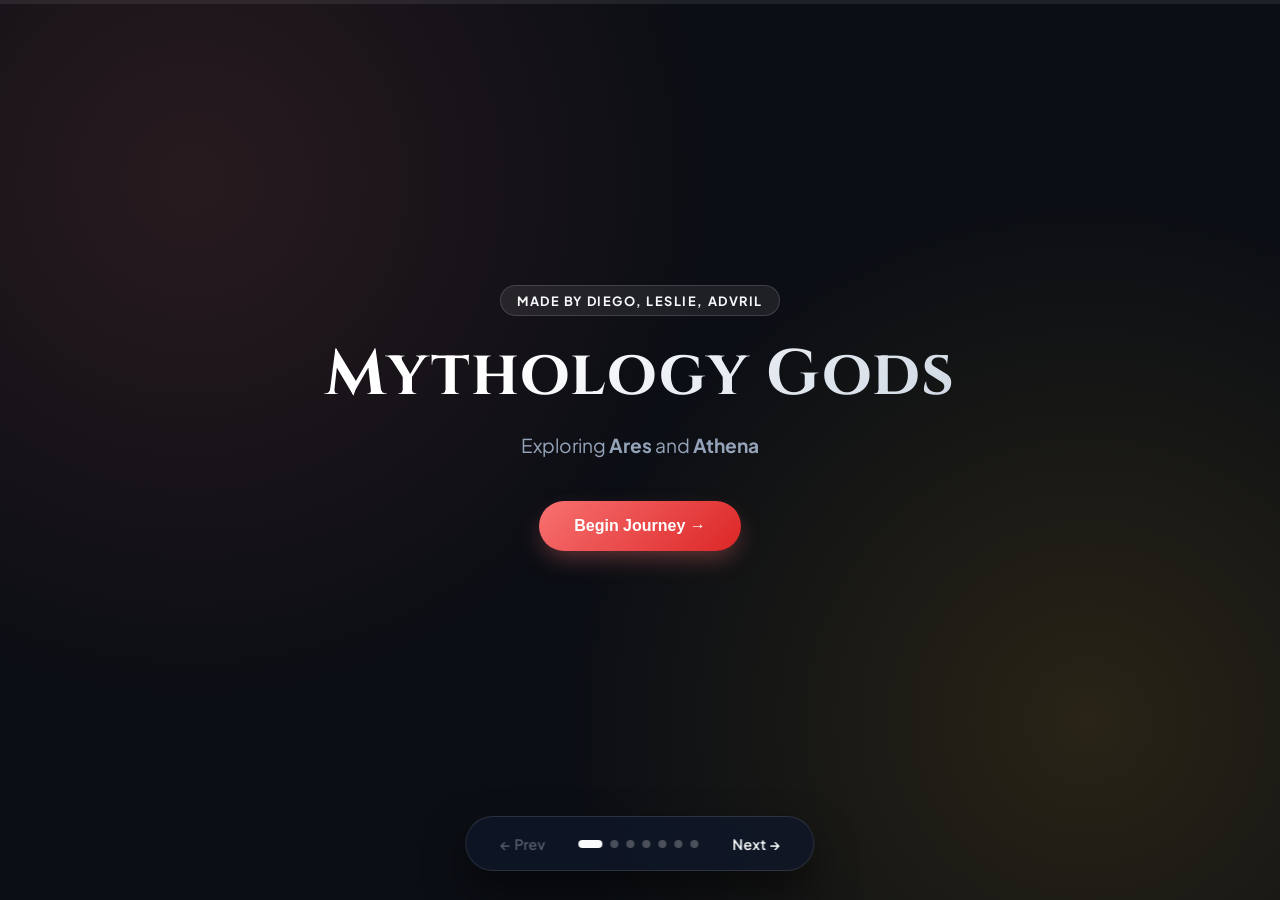
==== gods.html @ 6e5b8e4e "Add files via upload" ====
<!DOCTYPE html>
<html lang="en">
<head>
  <meta charset="UTF-8" />
  <meta name="viewport" content="width=device-width, initial-scale=1.0" />
  <title>Gods of War & Wisdom: Ares vs. Athena</title>
  <link rel="stylesheet" href="gods.css" />
  <link href="https://fonts.googleapis.com/css2?family=Cinzel:wght@600;800&family=Plus+Jakarta+Sans:wght@400;500;700&display=swap" rel="stylesheet">
</head>
<body>

  <!-- Top Progress Line -->
  <div class="progress-track">
    <div class="progress-fill" id="progressFill"></div>
  </div>

  <!-- Main Presentation Stage -->
  <main class="stage" id="stage">

    <!-- Slide 0: Title -->
    <section class="slide active" data-theme="intro">
      <div class="slide-inner center-layout">
        <span class="badge">Made by Diego, Leslie, Advril</span>
        <h1>Mythology Gods</h1>
        <p class="subtitle">Exploring <strong>Ares</strong> and <strong>Athena</strong></p>
        <button class="btn-primary" onclick="nextSlide()">Begin Journey →</button>
      </div>
    </section>

<!-- Slide 1: Zooms INTO the left card image -->
<section class="slide" data-theme="origins" data-portal="out">
  <div class="slide-inner">
    <div class="topic-header">
      <span class="topic-num">01 / 06</span>
      <h2>Origins & Creation</h2>
    </div>
    <div class="comparison-grid">
      <div class="card ares">
        <div class="card-img">
          <!-- Shared Image -->
          <img src="bbyares.jpeg" alt="Ares">
        </div>
        <div class="god-tag">⚔️ Ares</div>
        <h3>Son of Zeus & Hera</h3>
        <p>Born of Olympus, representing the raw, untamed fury of battle.</p>
      </div>
      <div class="card athena">
        <div class="card-img">
          <img src="bbyathena.jpeg" alt="Athena">
        </div>
        <div class="god-tag">🦉 Athena</div>
        <h3>Born in Full Armor</h3>
        <p>Sprang fully grown from Zeus's forehead, embodying wisdom.</p>
      </div>
    </div>
  </div>
</section>

<!-- Slide 2: Zooms OUT FROM that exact same left card image -->
<section class="slide" data-theme="domains" data-portal="in">
  <div class="slide-inner">
    <div class="topic-header">
      <span class="topic-num">02 / 06</span>
      <h2>Domains & Cosmic Powers</h2>
    </div>
    <div class="comparison-grid">
      <div class="card ares">
        <div class="card-img">
          <!-- Same Shared Image -->
          <img src="aresbloodlust2.webp" alt="Ares">
        </div>
        <div class="god-tag">⚔️ Ares</div>
        <h3>Bloodlust & Courage</h3>
        <p>Commands physical valor, chaos, and the heat of close combat.</p>
      </div>
      <div class="card athena">
        <div class="card-img">
          <img src="Athena.webp" alt="Athena">
        </div>
        <div class="god-tag">🦉 Athena</div>
        <h3>Strategy & Craft</h3>
        <p>Governs tactical warfare, civilization, and strategic defense.</p>
      </div>
    </div>
  </div>
</section>

    <!-- Slide 3: Symbols & Iconography -->
    <section class="slide" data-theme="symbols">
      <div class="slide-inner">
        <div class="topic-header">
          <span class="topic-num">03 / 06</span>
          <h2>Sacred Symbols & Form</h2>
        </div>
        <div class="comparison-grid">
          <div class="card ares">
            <div class="card-img">
              <img src="ares.jpeg" alt="Ares Symbols">
            </div>
            <div class="god-tag">⚔️ Ares</div>
            <h3>Heading Here</h3>
            <p>Add your description about Ares's symbols here.</p>
          </div>
          <div class="card athena">
            <div class="card-img">
              <img src="athena.jpeg" alt="Athena Symbols">
            </div>
            <div class="god-tag">🦉 Athena</div>
            <h3>Heading Here</h3>
            <p>Add your description about Athena's symbols here.</p>
          </div>
        </div>
      </div>
    </section>

    <!-- Slide 4: Great Battles & Challenges -->
    <section class="slide" data-theme="battles">
      <div class="slide-inner">
        <div class="topic-header">
          <span class="topic-num">04 / 06</span>
          <h2>Greatest Battles & Adversaries</h2>
        </div>
        <div class="comparison-grid">
          <div class="card ares">
            <div class="card-img">
              <img src="ares2.webp" alt="Ares Battles">
            </div>
            <div class="god-tag">⚔️ Ares</div>
            <h3>Heading Here</h3>
            <p>Add your description about Ares's battles here.</p>
          </div>
          <div class="card athena">
            <div class="card-img">
              <img src="athena2.jpeg" alt="Athena Battles">
            </div>
            <div class="god-tag">🦉 Athena</div>
            <h3>Heading Here</h3>
            <p>Add your description about Athena's battles here.</p>
          </div>
        </div>
      </div>
    </section>

    <!-- Slide 5: Relationship with Humanity -->
    <section class="slide" data-theme="humanity">
      <div class="slide-inner">
        <div class="topic-header">
          <span class="topic-num">05 / 06</span>
          <h2>Relationship with Humanity</h2>
        </div>
        <div class="comparison-grid">
          <div class="card ares">
            <div class="card-img">
              <img src="ares3.jpeg" alt="Ares Humanity">
            </div>
            <div class="god-tag">⚔️ Ares</div>
            <h3>Heading Here</h3>
            <p>Add your description about Ares and humanity here.</p>
          </div>
          <div class="card athena">
            <div class="card-img">
              <img src="athena3.jpeg" alt="Athena Humanity">
            </div>
            <div class="god-tag">🦉 Athena</div>
            <h3>Heading Here</h3>
            <p>Add your description about Athena and humanity here.</p>
          </div>
        </div>
      </div>
    </section>

    <!-- Slide 6: Cultural Legacy -->
    <section class="slide" data-theme="legacy">
      <div class="slide-inner">
        <div class="topic-header">
          <span class="topic-num">06 / 06</span>
          <h2>Enduring Cultural Legacy</h2>
        </div>
        <div class="comparison-grid">
          <div class="card ares">
            <div class="card-img">
              <img src="ares4.jpg" alt="Ares Legacy">
            </div>
            <div class="god-tag">⚔️ Ares</div>
            <h3>Heading Here</h3>
            <p>Add your description about Ares's legacy here.</p>
          </div>
          <div class="card athena">
            <div class="card-img">
              <img src="athena4.jpeg" alt="Athena Legacy">
            </div>
            <div class="god-tag">🦉 Athena</div>
            <h3>Heading Here</h3>
            <p>Add your description about Athena's legacy here.</p>
          </div>
        </div>
      </div>
    </section>

  </main>

  <!-- Floating Glass Navigation Dock -->
  <nav class="nav-dock">
    <button class="nav-btn" id="prevBtn" onclick="prevSlide()" aria-label="Previous Slide">← Prev</button>
    <div class="dots" id="dotsContainer"></div>
    <button class="nav-btn" id="nextBtn" onclick="nextSlide()" aria-label="Next Slide">Next →</button>
  </nav>

  <script src="gods.js"></script>
</body>
</html>
---- gods.css ----
:root {
  --bg-dark: #0b0e14;
  --text-main: #f8fafc;
  --text-muted: #94a3b8;
  --ares-accent: #f87171;
  --ares-bg: rgba(248, 113, 113, 0.08);
  --athena-accent: #fbbf24;
  --athena-bg: rgba(251, 191, 36, 0.08);
  --ease-cinematic: cubic-bezier(0.22, 1, 0.36, 1);
}

* {
  box-sizing: border-box;
  margin: 0;
  padding: 0;
}

body {
  background-color: var(--bg-dark);
  color: var(--text-main);
  font-family: 'Plus Jakarta Sans', sans-serif;
  height: 100vh;
  overflow: hidden;
  user-select: none;
  background-image: 
    radial-gradient(circle at 15% 20%, rgba(248, 113, 113, 0.12), transparent 40%),
    radial-gradient(circle at 85% 80%, rgba(251, 191, 36, 0.12), transparent 40%);
}

/* Top Progress Bar */
.progress-track {
  position: fixed;
  top: 0;
  left: 0;
  width: 100%;
  height: 4px;
  background: rgba(255, 255, 255, 0.08);
  z-index: 100;
}

.progress-fill {
  height: 100%;
  width: 0%;
  background: linear-gradient(90deg, var(--ares-accent), var(--athena-accent));
  transition: width 0.6s var(--ease-cinematic);
}

/* Stage & Slide Transitions */
.stage {
  position: relative;
  width: 100%;
  height: 100vh;
  perspective: 1200px;
}

.slide {
  position: absolute;
  inset: 0;
  display: flex;
  align-items: center;
  justify-content: center;
  padding: 2rem 2rem 6rem;
  opacity: 0;
  pointer-events: none;
  transform: translateY(40px) scale(0.95);
  filter: blur(8px);
  transition: 
    opacity 0.75s var(--ease-cinematic),
    transform 0.75s var(--ease-cinematic),
    filter 0.75s var(--ease-cinematic);
}

.slide.past {
  transform: translateY(-40px) scale(0.95);
  filter: blur(8px);
}

.slide.active {
  opacity: 1;
  pointer-events: auto;
  transform: translateY(0) scale(1);
  filter: blur(0);
}

.slide-inner {
  width: 100%;
  max-width: 1050px;
}

/* Title Slide Layout */
.center-layout {
  text-align: center;
  max-width: 720px;
}

.badge {
  display: inline-block;
  padding: 0.4rem 1rem;
  border-radius: 999px;
  font-size: 0.8rem;
  font-weight: 700;
  letter-spacing: 0.12em;
  text-transform: uppercase;
  background: rgba(255, 255, 255, 0.08);
  border: 1px solid rgba(255, 255, 255, 0.15);
  margin-bottom: 1.5rem;
}

h1, h2 {
  font-family: 'Cinzel', serif;
  letter-spacing: 0.02em;
}

h1 {
  font-size: clamp(2.5rem, 5vw, 4.2rem);
  line-height: 1.1;
  margin-bottom: 1.2rem;
  background: linear-gradient(135deg, #ffffff 30%, #cbd5e1 100%);
  -webkit-background-clip: text;
  -webkit-text-fill-color: transparent;
}

.subtitle {
  font-size: 1.2rem;
  color: var(--text-muted);
  line-height: 1.6;
  margin-bottom: 2.5rem;
}

.btn-primary {
  background: linear-gradient(135deg, var(--ares-accent), #dc2626);
  color: #ffffff;
  border: none;
  padding: 1rem 2.2rem;
  font-size: 1rem;
  font-weight: 700;
  border-radius: 999px;
  cursor: pointer;
  transition: transform 0.25s ease, box-shadow 0.25s ease;
  box-shadow: 0 10px 25px -5px rgba(248, 113, 113, 0.4);
}

.btn-primary:hover {
  transform: translateY(-3px);
  box-shadow: 0 15px 30px -5px rgba(248, 113, 113, 0.6);
}

/* Topic Slides Layout */
.topic-header {
  margin-bottom: 1.8rem;
}

.topic-num {
  display: block;
  font-size: 0.85rem;
  font-weight: 700;
  letter-spacing: 0.15em;
  color: var(--text-muted);
  margin-bottom: 0.4rem;
}

h2 {
  font-size: clamp(1.8rem, 3.5vw, 2.8rem);
}

.comparison-grid {
  display: grid;
  grid-template-columns: repeat(2, 1fr);
  gap: 1.8rem;
}

/* Cards & Image Containers */
.card {
  background: rgba(255, 255, 255, 0.03);
  backdrop-filter: blur(16px);
  border-radius: 20px;
  padding: 1.8rem;
  border: 1px solid rgba(255, 255, 255, 0.08);
  opacity: 0;
  transform: translateY(25px);
  transition: 
    opacity 0.6s var(--ease-cinematic),
    transform 0.6s var(--ease-cinematic),
    border-color 0.3s ease;
}

.card-img {
  width: 100%;
  height: 175px;
  border-radius: 12px;
  overflow: hidden;
  margin-bottom: 1.2rem;
  border: 1px solid rgba(255, 255, 255, 0.1);
}

.card-img img {
  width: 100%;
  height: 100%;
  object-fit: cover;
  display: block;
  transition: transform 0.4s ease;
}

.card:hover .card-img img {
  transform: scale(1.05);
}

.slide.active .card.ares {
  opacity: 1;
  transform: translateY(0);
  transition-delay: 0.15s;
}

.slide.active .card.athena {
  opacity: 1;
  transform: translateY(0);
  transition-delay: 0.3s;
}

.card.ares:hover {
  border-color: rgba(248, 113, 113, 0.5);
  background: var(--ares-bg);
}

.card.athena:hover {
  border-color: rgba(251, 191, 36, 0.5);
  background: var(--athena-bg);
}

.god-tag {
  display: inline-block;
  font-size: 0.8rem;
  font-weight: 700;
  text-transform: uppercase;
  letter-spacing: 0.08em;
  padding: 0.35rem 0.85rem;
  border-radius: 8px;
  margin-bottom: 0.9rem;
}

.ares .god-tag {
  background: rgba(248, 113, 113, 0.15);
  color: var(--ares-accent);
}

.athena .god-tag {
  background: rgba(251, 191, 36, 0.15);
  color: var(--athena-accent);
}

.card h3 {
  font-size: 1.35rem;
  margin-bottom: 0.65rem;
}

.card p {
  color: var(--text-muted);
  line-height: 1.65;
  font-size: 0.98rem;
}

/* Floating Navigation Dock */
.nav-dock {
  position: fixed;
  bottom: 1.8rem;
  left: 50%;
  transform: translateX(-50%);
  display: flex;
  align-items: center;
  gap: 1.2rem;
  background: rgba(15, 23, 42, 0.75);
  backdrop-filter: blur(16px);
  padding: 0.65rem 1.2rem;
  border-radius: 999px;
  border: 1px solid rgba(255, 255, 255, 0.12);
  box-shadow: 0 20px 40px rgba(0, 0, 0, 0.5);
  z-index: 100;
}

.nav-btn {
  background: transparent;
  border: none;
  color: var(--text-main);
  font-family: inherit;
  font-weight: 600;
  font-size: 0.9rem;
  padding: 0.45rem 0.9rem;
  border-radius: 999px;
  cursor: pointer;
  transition: background 0.2s ease, opacity 0.2s ease;
}

.nav-btn:hover:not(:disabled) {
  background: rgba(255, 255, 255, 0.12);
}

.nav-btn:disabled {
  opacity: 0.3;
  cursor: not-allowed;
}

.dots {
  display: flex;
  gap: 0.5rem;
}

.dot {
  width: 8px;
  height: 8px;
  border-radius: 50%;
  background: rgba(255, 255, 255, 0.25);
  border: none;
  cursor: pointer;
  transition: all 0.3s ease;
}

.dot.active {
  width: 24px;
  border-radius: 999px;
  background: var(--text-main);
}

/* Responsive Mobile Layout */
@media (max-width: 768px) {
  .comparison-grid {
    grid-template-columns: 1fr;
    gap: 1rem;
  }
  .card {
    padding: 1.4rem;
  }
  .card-img {
    height: 140px;
  }
  .slide {
    align-items: flex-start;
    overflow-y: auto;
    padding-top: 3rem;
  }
}
/* =========================================
   STAGE & MULTI-STYLE SLIDE TRANSITIONS
   ========================================= */
.stage {
  position: relative;
  width: 100%;
  height: 100vh;
  perspective: 1400px;
  overflow: hidden;
}

/* Base Slide Styling */
.slide {
  position: absolute;
  inset: 0;
  display: flex;
  align-items: center;
  justify-content: center;
  padding: 2rem 2rem 6rem;
  opacity: 0;
  pointer-events: none;
  filter: blur(10px);
  will-change: transform, opacity, filter;
  transition: 
    opacity 0.85s var(--ease-cinematic),
    transform 0.85s var(--ease-cinematic),
    filter 0.85s var(--ease-cinematic);
}

/* 1. Intro Slide: Dramatic Zoom Out */
.slide[data-theme="intro"] {
  transform: scale(1.08);
}
.slide[data-theme="intro"].past {
  transform: scale(0.92);
}

/* 2. Origins: Horizontal Glide (Right to Left) */
.slide[data-theme="origins"] {
  transform: translateX(80px);
}
.slide[data-theme="origins"].past {
  transform: translateX(-80px);
}

/* 3. Domains: Vertical Ascent */
.slide[data-theme="domains"] {
  transform: translateY(70px);
}
.slide[data-theme="domains"].past {
  transform: translateY(-70px);
}

/* 4. Symbols: 3D Perspective Swing */
.slide[data-theme="symbols"] {
  transform: rotateY(14deg) translateX(50px) scale(0.96);
}
.slide[data-theme="symbols"].past {
  transform: rotateY(-14deg) translateX(-50px) scale(0.96);
}

/* 5. Battles: Deep Focus Zoom-In */
.slide[data-theme="battles"] {
  transform: scale(0.86);
}
.slide[data-theme="battles"].past {
  transform: scale(1.1);
}

/* 6. Humanity: Reverse Horizontal Glide (Left to Right) */
.slide[data-theme="humanity"] {
  transform: translateX(-80px);
}
.slide[data-theme="humanity"].past {
  transform: translateX(80px);
}

/* 7. Legacy: Grand Finale Slow Rise */
.slide[data-theme="legacy"] {
  transform: translateY(45px) scale(0.97);
  transition-duration: 1.05s;
}

/* Active State (Resets any slide cleanly to center) */
.slide.active {
  opacity: 1;
  pointer-events: auto;
  transform: translate3d(0, 0, 0) scale(1) rotateY(0deg);
  filter: blur(0);
}
/* Smooth Topic Header Entrance */
.topic-header {
  margin-bottom: 1.8rem;
  opacity: 0;
  transform: translateY(18px);
  transition: 
    opacity 0.65s var(--ease-cinematic),
    transform 0.65s var(--ease-cinematic);
}

.slide.active .topic-header {
  opacity: 1;
  transform: translateY(0);
  transition-delay: 0.1s;
}
/* =========================================
   IMAGE PORTAL ZOOM TRANSITION
   ========================================= */

/* Outgoing Slide: Dives deep into the left card's image */
.slide[data-portal="out"] {
  transform-origin: 28% 36%;
}

.slide[data-portal="out"].past {
  opacity: 0;
  transform: scale(3.4);
  filter: blur(2px);
  z-index: 5;
  transition:
    transform 0.95s cubic-bezier(0.65, 0, 0.35, 1),
    opacity 0.7s ease-in 0.25s,
    filter 0.8s ease;
}

/* Incoming Slide: Emerges from inside that exact same image */
.slide[data-portal="in"] {
  transform-origin: 28% 36%;
  opacity: 0;
  transform: scale(2.8);
  filter: blur(4px);
}

.slide[data-portal="in"].active {
  opacity: 1;
  transform: scale(1);
  filter: blur(0);
  transition:
    transform 0.95s cubic-bezier(0.22, 1, 0.36, 1),
    opacity 0.6s ease-out,
    filter 0.75s ease-out;
}

/* Keep the shared card visible immediately during the portal pull-back */
.slide[data-portal="in"].active .card.ares {
  transition-delay: 0s;
}

/* Adjust focal point for stacked mobile screens */
@media (max-width: 768px) {
  .slide[data-portal="out"],
  .slide[data-portal="in"] {
    transform-origin: 50% 28%;
  }
}
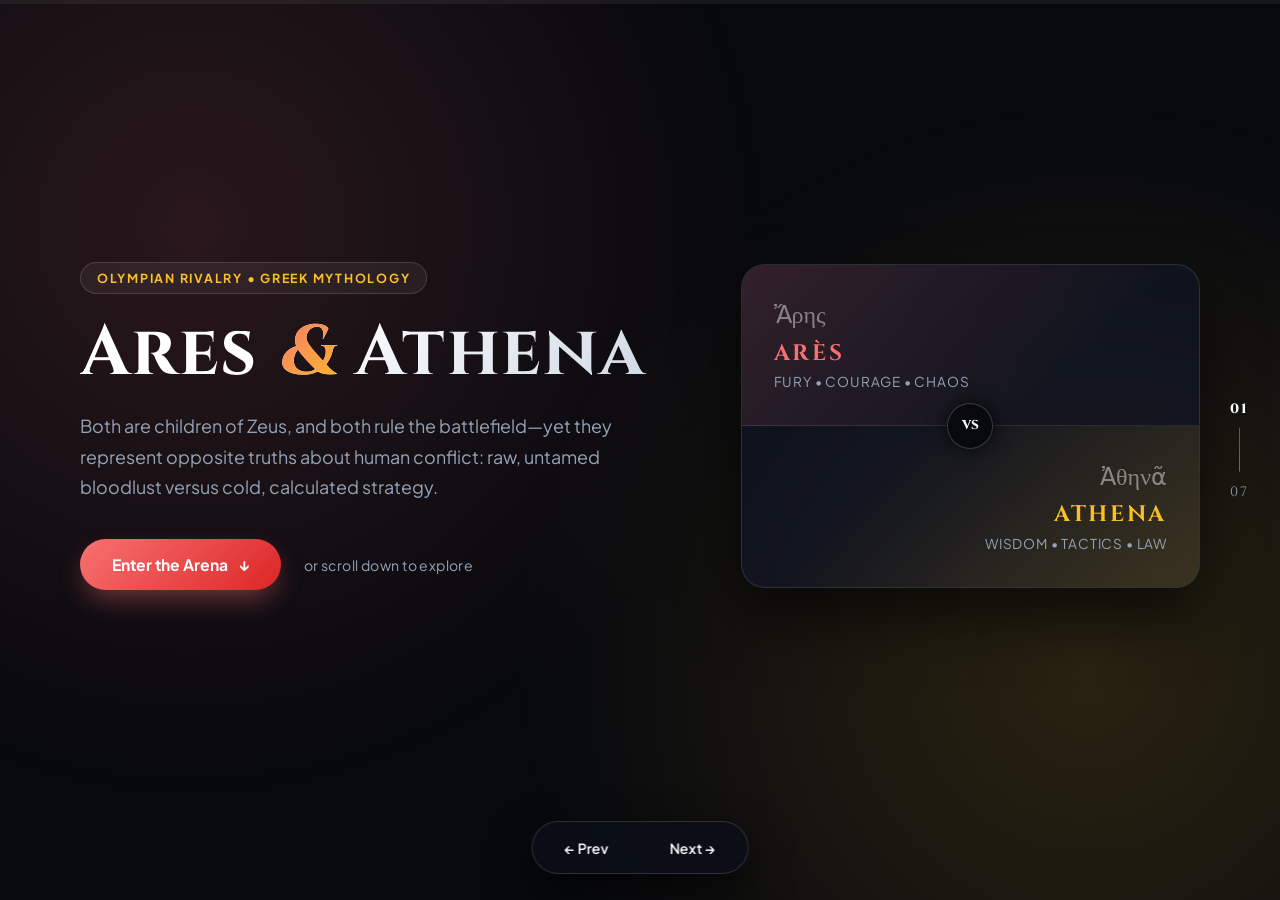
==== commit ddeb8360: "Update gods.html" ====
--- a/gods.html
+++ b/gods.html
@@ -3,209 +3,405 @@
 <head>
   <meta charset="UTF-8" />
   <meta name="viewport" content="width=device-width, initial-scale=1.0" />
-  <title>Gods of War & Wisdom: Ares vs. Athena</title>
+  <title>Ares vs. Athena — Two Faces of War</title>
+  <link rel="preconnect" href="https://fonts.googleapis.com">
+  <link rel="preconnect" href="https://fonts.gstatic.com" crossorigin>
+  <link href="https://fonts.googleapis.com/css2?family=Cinzel:wght@600;800&family=Plus+Jakarta+Sans:wght@400;500;600;700&display=swap" rel="stylesheet">
   <link rel="stylesheet" href="gods.css" />
-  <link href="https://fonts.googleapis.com/css2?family=Cinzel:wght@600;800&family=Plus+Jakarta+Sans:wght@400;500;700&display=swap" rel="stylesheet">
 </head>
 <body>
 
-  <!-- Top Progress Line -->
+  <!-- Ambient Particle Canvas -->
+  <canvas id="ambientCanvas"></canvas>
+
+  <!-- Top Progress Bar -->
   <div class="progress-track">
     <div class="progress-fill" id="progressFill"></div>
   </div>
 
-  <!-- Main Presentation Stage -->
+  <!-- Vertical Side Rail Indicator -->
+  <aside class="side-rail" aria-label="Slide Progress">
+    <span class="rail-current" id="railCurrent">01</span>
+    <div class="rail-line"></div>
+    <span class="rail-total" id="railTotal">07</span>
+  </aside>
+
+  <!-- Main Scrollable Stage -->
   <main class="stage" id="stage">
 
-    <!-- Slide 0: Title -->
-    <section class="slide active" data-theme="intro">
-      <div class="slide-inner center-layout">
-        <span class="badge">Made by Diego, Leslie, Advril</span>
-        <h1>Mythology Gods</h1>
-        <p class="subtitle">Exploring <strong>Ares</strong> and <strong>Athena</strong></p>
-        <button class="btn-primary" onclick="nextSlide()">Begin Journey →</button>
-      </div>
-    </section>
-
-<!-- Slide 1: Zooms INTO the left card image -->
-<section class="slide" data-theme="origins" data-portal="out">
-  <div class="slide-inner">
-    <div class="topic-header">
-      <span class="topic-num">01 / 06</span>
-      <h2>Origins & Creation</h2>
-    </div>
-    <div class="comparison-grid">
-      <div class="card ares">
-        <div class="card-img">
-          <!-- Shared Image -->
-          <img src="bbyares.jpeg" alt="Ares">
-        </div>
-        <div class="god-tag">⚔️ Ares</div>
-        <h3>Son of Zeus & Hera</h3>
-        <p>Born of Olympus, representing the raw, untamed fury of battle.</p>
-      </div>
-      <div class="card athena">
-        <div class="card-img">
-          <img src="bbyathena.jpeg" alt="Athena">
-        </div>
-        <div class="god-tag">🦉 Athena</div>
-        <h3>Born in Full Armor</h3>
-        <p>Sprang fully grown from Zeus's forehead, embodying wisdom.</p>
-      </div>
-    </div>
-  </div>
-</section>
-
-<!-- Slide 2: Zooms OUT FROM that exact same left card image -->
-<section class="slide" data-theme="domains" data-portal="in">
-  <div class="slide-inner">
-    <div class="topic-header">
-      <span class="topic-num">02 / 06</span>
-      <h2>Domains & Cosmic Powers</h2>
-    </div>
-    <div class="comparison-grid">
-      <div class="card ares">
-        <div class="card-img">
-          <!-- Same Shared Image -->
-          <img src="aresbloodlust2.webp" alt="Ares">
-        </div>
-        <div class="god-tag">⚔️ Ares</div>
-        <h3>Bloodlust & Courage</h3>
-        <p>Commands physical valor, chaos, and the heat of close combat.</p>
-      </div>
-      <div class="card athena">
-        <div class="card-img">
-          <img src="Athena.webp" alt="Athena">
-        </div>
-        <div class="god-tag">🦉 Athena</div>
-        <h3>Strategy & Craft</h3>
-        <p>Governs tactical warfare, civilization, and strategic defense.</p>
-      </div>
-    </div>
-  </div>
-</section>
-
-    <!-- Slide 3: Symbols & Iconography -->
-    <section class="slide" data-theme="symbols">
-      <div class="slide-inner">
-        <div class="topic-header">
-          <span class="topic-num">03 / 06</span>
-          <h2>Sacred Symbols & Form</h2>
-        </div>
-        <div class="comparison-grid">
-          <div class="card ares">
-            <div class="card-img">
-              <img src="ares.jpeg" alt="Ares Symbols">
-            </div>
-            <div class="god-tag">⚔️ Ares</div>
-            <h3>Heading Here</h3>
-            <p>Add your description about Ares's symbols here.</p>
+    <!-- SLIDE 1: INTRO (Asymmetric Split Layout) -->
+    <section class="slide active" data-theme="intro" data-title="Intro">
+      <div class="slide-inner intro-split">
+        <div class="intro-content">
+          <span class="badge">Olympian Rivalry • Greek Mythology</span>
+          <h1>Ares <span class="amp">&amp;</span> Athena</h1>
+          <p class="subtitle">
+            Both are children of Zeus, and both rule the battlefield—yet they represent opposite truths about human conflict: raw, untamed bloodlust versus cold, calculated strategy.
+          </p>
+          <div class="intro-actions">
+            <button class="btn-primary magnetic" onclick="goToSlide(1)">
+              Enter the Arena
+              <span class="arrow">↓</span>
+            </button>
+            <span class="scroll-hint">or scroll down to explore</span>
           </div>
-          <div class="card athena">
-            <div class="card-img">
-              <img src="athena.jpeg" alt="Athena Symbols">
-            </div>
-            <div class="god-tag">🦉 Athena</div>
-            <h3>Heading Here</h3>
-            <p>Add your description about Athena's symbols here.</p>
+        </div>
+
+        <!-- Off-Center Visual Relic Panel -->
+        <div class="intro-visual">
+          <div class="duel-emblem">
+            <div class="emblem-half ares-half">
+              <span class="emblem-greek">Ἄρης</span>
+              <strong>ARÈS</strong>
+              <small>Fury • Courage • Chaos</small>
+            </div>
+            <div class="emblem-divider">VS</div>
+            <div class="emblem-half athena-half">
+              <span class="emblem-greek">Ἀθηνᾶ</span>
+              <strong>ATHENA</strong>
+              <small>Wisdom • Tactics • Law</small>
+            </div>
           </div>
         </div>
       </div>
     </section>
 
-    <!-- Slide 4: Great Battles & Challenges -->
-    <section class="slide" data-theme="battles">
-      <div class="slide-inner">
-        <div class="topic-header">
-          <span class="topic-num">04 / 06</span>
-          <h2>Greatest Battles & Adversaries</h2>
-        </div>
-        <div class="comparison-grid">
-          <div class="card ares">
-            <div class="card-img">
-              <img src="ares2.webp" alt="Ares Battles">
-            </div>
-            <div class="god-tag">⚔️ Ares</div>
-            <h3>Heading Here</h3>
-            <p>Add your description about Ares's battles here.</p>
+    <!-- SLIDE 2: ORIGINS -->
+    <section class="slide" data-theme="origins" data-title="Origins">
+      <div class="slide-inner">
+        <header class="topic-header">
+          <span class="topic-num">01 / DIVINE LINEAGE</span>
+          <h2>Origins &amp; Birthright</h2>
+          <p class="topic-desc">How they entered Olympus shaped the temperament they brought to every war.</p>
+        </header>
+
+        <div class="comparison-grid">
+          <article class="card ares tilt-card">
+            <div class="card-glow"></div>
+            <div class="card-img">
+              <img src="https://images.unsplash.com/photo-1599707367072-cd6ada2bc375?auto=format&fit=crop&w=800&q=80" alt="Fiery bronze armor and storm clouds" />
+            </div>
+            <span class="god-tag">Ares • Son of Zeus &amp; Hera</span>
+            <h3>Born of Royal Friction</h3>
+            <p>
+              As the legitimate son of Zeus and Hera, Ares inherited the volatile temper of their rocky marriage. Despised even by his own father for his insatiable thirst for violence, Ares thrived in the untamed wilds of Thrace.
+            </p>
+            <ul class="trait-list">
+              <li><span>Parentage:</span> Zeus &amp; Hera</li>
+              <li><span>Homeland:</span> Rugged Thrace</li>
+            </ul>
+          </article>
+
+          <article class="card athena tilt-card">
+            <div class="card-glow"></div>
+            <div class="card-img">
+              <img src="https://images.unsplash.com/photo-1564399580075-5dfe19c205f3?auto=format&fit=crop&w=800&q=80" alt="Classical marble sculpture in golden light" />
+            </div>
+            <span class="god-tag">Athena • Born from Mind</span>
+            <h3>Sprung Fully Armored</h3>
+            <p>
+              After swallowing the Titaness Metis, Zeus suffered a splitting headache until Hephaestus cleaved his skull open. Athena emerged fully grown, clad in gleaming golden armor, letting out a war cry that shook heaven and earth.
+            </p>
+            <ul class="trait-list">
+              <li><span>Parentage:</span> Zeus &amp; Metis (Wisdom)</li>
+              <li><span>Patron City:</span> Athens</li>
+            </ul>
+          </article>
+        </div>
+      </div>
+    </section>
+
+    <!-- SLIDE 3: DOMAINS -->
+    <section class="slide" data-theme="domains" data-title="Domains">
+      <div class="slide-inner">
+        <header class="topic-header">
+          <span class="topic-num">02 / SPHERES OF POWER</span>
+          <h2>Domains of Warfare</h2>
+          <p class="topic-desc">One commands the adrenaline of the front line; the other commands the map room.</p>
+        </header>
+
+        <div class="comparison-grid">
+          <article class="card ares tilt-card">
+            <div class="card-glow"></div>
+            <div class="card-img">
+              <img src="https://images.unsplash.com/photo-1518709268805-4e9042af9f23?auto=format&fit=crop&w=800&q=80" alt="Dramatic red embers and dark steel" />
+            </div>
+            <span class="god-tag">Ares • The Visceral Clash</span>
+            <h3>Brute Force &amp; Bloodlust</h3>
+            <p>
+              Ares embodies the sheer physical terror of combat—the clash of bronze shields, reckless bravery, and civil disorder. He doesn't care who wins or why; he cares only for the heat and roar of the fight itself.
+            </p>
+            <ul class="trait-list">
+              <li><span>Allies:</span> Phobos (Fear) &amp; Deimos (Terror)</li>
+              <li><span>Style:</span> Head-on berserker charge</li>
+            </ul>
+          </article>
+
+          <article class="card athena tilt-card">
+            <div class="card-glow"></div>
+            <div class="card-img">
+              <img src="https://images.unsplash.com/photo-1529699211952-734e80c4d42b?auto=format&fit=crop&w=800&q=80" alt="Strategic chess pieces in warm lighting" />
+            </div>
+            <span class="god-tag">Athena • The Grand Design</span>
+            <h3>Strategy, Craft &amp; Justice</h3>
+            <p>
+              Athena governs disciplined military tactics, defensive fortifications, and righteous wars fought to protect civilization. Beyond battle, she is the master of weaving, architecture, law, and heroic mentorship.
+            </p>
+            <ul class="trait-list">
+              <li><span>Allies:</span> Nike (Victory)</li>
+              <li><span>Style:</span> Flanking, intellect &amp; discipline</li>
+            </ul>
+          </article>
+        </div>
+      </div>
+    </section>
+
+    <!-- SLIDE 4: SYMBOLS -->
+    <section class="slide" data-theme="symbols" data-title="Symbols">
+      <div class="slide-inner">
+        <header class="topic-header">
+          <span class="topic-num">03 / SACRED ICONOGRAPHY</span>
+          <h2>Weapons &amp; Sacred Symbols</h2>
+          <p class="topic-desc">The relics and creatures tied to their names tell the story of how Greeks viewed them.</p>
+        </header>
+
+        <div class="comparison-grid">
+          <article class="card ares tilt-card">
+            <div class="card-glow"></div>
+            <div class="card-img">
+              <img src="https://images.unsplash.com/photo-1589656966895-2f33e7653819?auto=format&fit=crop&w=800&q=80" alt="Fierce predator gaze in shadow" />
+            </div>
+            <span class="god-tag">Ares • Relics of Carnage</span>
+            <h3>Bronze Spear, Vulture &amp; Boar</h3>
+            <p>
+              Armed with a blood-stained spear and a fire-breathing chariot drawn by four immortal steeds, Ares is accompanied by vultures circling the battlefield and wild boars known for relentless, unyielding aggression.
+            </p>
+            <ul class="trait-list">
+              <li><span>Weapons:</span> Bronze-tipped spear &amp; flaming torch</li>
+              <li><span>Animals:</span> Vulture, venomous serpent, wild boar</li>
+            </ul>
+          </article>
+
+          <article class="card athena tilt-card">
+            <div class="card-glow"></div>
+            <div class="card-img">
+              <img src="https://images.unsplash.com/photo-1543549790-8b5f4a028cfb?auto=format&fit=crop&w=800&q=80" alt="Owl with piercing golden eyes" />
+            </div>
+            <span class="god-tag">Athena • Relics of Sovereignty</span>
+            <h3>The Aegis, Owl &amp; Olive Tree</h3>
+            <p>
+              Athena bears the impenetrable Aegis shield embossed with Medusa's gaze to scatter enemies in panic. Her keen-eyed owl sees through darkness, while her gift of the olive tree symbolizes peace and prosperity.
+            </p>
+            <ul class="trait-list">
+              <li><span>Weapons:</span> Aegis shield &amp; golden spear</li>
+              <li><span>Symbols:</span> Little Owl &amp; sacred olive branch</li>
+            </ul>
+          </article>
+        </div>
+      </div>
+    </section>
+
+    <!-- SLIDE 5: BATTLES -->
+    <section class="slide" data-theme="battles" data-title="Battles">
+      <div class="slide-inner">
+        <header class="topic-header">
+          <span class="topic-num">04 / THE TROJAN CLASH</span>
+          <h2>Famous Myths &amp; Battles</h2>
+          <p class="topic-desc">When the two collided outside the walls of Troy, brains defeated brawn every time.</p>
+        </header>
+
+        <div class="comparison-grid">
+          <article class="card ares tilt-card">
+            <div class="card-glow"></div>
+            <div class="card-img">
+              <img src="https://images.unsplash.com/photo-1533105079780-92b9be482077?auto=format&fit=crop&w=800&q=80" alt="Ancient Greek ruins overlooking the sea" />
+            </div>
+            <span class="god-tag">Ares • Defender of Troy</span>
+            <h3>Wounded by Mortal Steel</h3>
+            <p>
+              Fighting alongside Hector and the Trojans, Ares charged blindly into the fray—only for Athena to guide the mortal hero Diomedes' spear straight into Ares' gut. Ares fled back to Olympus roaring like ten thousand men.
+            </p>
+            <ul class="trait-list">
+              <li><span>Allegiance:</span> Trojans &amp; Hector</li>
+              <li><span>Outcome:</span> Outmaneuvered &amp; humiliated</li>
+            </ul>
+          </article>
+
+          <article class="card athena tilt-card">
+            <div class="card-glow"></div>
+            <div class="card-img">
+              <img src="https://images.unsplash.com/photo-1503177119275-0aa32b3a9368?auto=format&fit=crop&w=800&q=80" alt="Ancient stone columns under dramatic sky" />
+            </div>
+            <span class="god-tag">Athena • Architect of Victory</span>
+            <h3>The Trojan Horse &amp; Heroes</h3>
+            <p>
+              Backing the Greeks, Athena knocked Ares out cold with a massive boundary stone and later inspired Odysseus to build the Trojan Horse—ending a ten-year siege with a single stroke of psychological genius.
+            </p>
+            <ul class="trait-list">
+              <li><span>Champions:</span> Odysseus, Perseus &amp; Heracles</li>
+              <li><span>Outcome:</span> Decisive strategic triumph</li>
+            </ul>
+          </article>
+        </div>
+      </div>
+    </section>
+
+    <!-- SLIDE 6: HUMANITY -->
+    <section class="slide" data-theme="humanity" data-title="Humanity">
+      <div class="slide-inner">
+        <header class="topic-header">
+          <span class="topic-num">05 / MORTAL WORSHIP</span>
+          <h2>How Mortals Viewed Them</h2>
+          <p class="topic-desc">Ancient Greeks feared one as a necessary evil and built civilization around the other.</p>
+        </header>
+
+        <div class="comparison-grid">
+          <article class="card ares tilt-card">
+            <div class="card-glow"></div>
+            <div class="card-img">
+              <img src="https://images.unsplash.com/photo-1519074069444-1ba4fff66d16?auto=format&fit=crop&w=800&q=80" alt="Dark misty mountain ridges" />
+            </div>
+            <span class="god-tag">Ares • Feared &amp; Appeased</span>
+            <h3>Few Temples, Fierce Prayers</h3>
+            <p>
+              Most Greek city-states avoided building temples to Ares inside their walls, fearing it would invite civil bloodshed. Only warriors before battle—and the fierce Spartans—invoked him for raw, fearless stamina.
+            </p>
+            <ul class="trait-list">
+              <li><span>Worship:</span> Before battle &amp; in Sparta</li>
+              <li><span>Reputation:</span> Necessary chaos of war</li>
+            </ul>
+          </article>
+
+          <article class="card athena tilt-card">
+            <div class="card-glow"></div>
+            <div class="card-img">
+              <img src="https://images.unsplash.com/photo-1555993539-1732b0258235?auto=format&fit=crop&w=800&q=80" alt="The Parthenon on the Acropolis in Athens" />
+            </div>
+            <span class="god-tag">Athena • Revered Protector</span>
+            <h3>Crowned on the Acropolis</h3>
+            <p>
+              Revered as the guardian of democracy, civic courts, and craftsmanship, Athena was honored with the Parthenon and the grand Panathenaic Games. Citizens prayed to her for wisdom in both peace and crisis.
+            </p>
+            <ul class="trait-list">
+              <li><span>Monument:</span> The Parthenon, Athens</li>
+              <li><span>Reputation:</span> Pillar of Greek civilization</li>
+            </ul>
+          </article>
+        </div>
+      </div>
+    </section>
+
+    <!-- SLIDE 7: LEGACY -->
+    <section class="slide" data-theme="legacy" data-title="Legacy">
+      <div class="slide-inner">
+        <header class="topic-header">
+          <span class="topic-num">06 / ENDURING IMPACT</span>
+          <h2>Their Legacy Today</h2>
+          <p class="topic-desc">Millennia later, both archetypes still shape our language, politics, and stories.</p>
+        </header>
+
+        <div class="comparison-grid">
+          <article class="card ares tilt-card">
+            <div class="card-glow"></div>
+            <div class="card-img">
+              <img src="https://images.unsplash.com/photo-1614728894747-a83421e2b9c9?auto=format&fit=crop&w=800&q=80" alt="Red planet Mars in deep space" />
+            </div>
+            <span class="god-tag">Ares • Mars &amp; Modern Pop Culture</span>
+            <h3>The Red Planet &amp; Action Hero</h3>
+            <p>
+              Reborn in Rome as Mars—where he became a far more respected father of Rome—his name lives on in the month of March, the planet Mars, and every story exploring the primal fury of human conflict.
+            </p>
+            <ul class="trait-list">
+              <li><span>Roman Name:</span> Mars</li>
+              <li><span>Modern Echo:</span> Planet Mars, March, martial arts</li>
+            </ul>
+          </article>
+
+          <article class="card athena tilt-card">
+            <div class="card-glow"></div>
+            <div class="card-img">
+              <img src="https://images.unsplash.com/photo-1507842217343-583bb7270b66?auto=format&fit=crop&w=800&q=80" alt="Grand library architecture with warm light" />
+            </div>
+            <span class="god-tag">Athena • Minerva &amp; Enlightenment</span>
+            <h3>Emblem of Wisdom &amp; Justice</h3>
+            <p>
+              Known to the Romans as Minerva, Athena remains the universal symbol of universities, supreme courts, strategic leadership, and the enduring idea that intellect must always guide strength.
+            </p>
+            <ul class="trait-list">
+              <li><span>Roman Name:</span> Minerva</li>
+              <li><span>Modern Echo:</span> Universities, courts &amp; civic seals</li>
+            </ul>
+          </article>
+        </div>
+      </div>
+    </section>
+    
+    <!-- SLIDE 8: SOURCES & CITATIONS -->
+    <section class="slide" data-theme="sources" data-title="Sources">
+      <div class="slide-inner">
+        <header class="topic-header">
+          <span class="topic-num">07 / BIBLIOGRAPHY &amp; CREDITS</span>
+          <h2>Sources &amp; Further Reading</h2>
+          <p class="topic-desc">Classical texts, historical references, and visual credits used in this presentation.</p>
+        </header>
+
+        <div class="sources-grid">
+          <!-- Column 1: Classical & Historical Texts -->
+          <div class="source-box">
+            <span class="god-tag">Classical &amp; Historical Texts</span>
+            <ul class="source-list">
+              <li>
+                <strong>Homer — <em>The Iliad</em> (Books V &amp; XXI)</strong>
+                <span>Accounts of the Trojan War, Diomedes wounding Ares, and Athena defeating Ares on the battlefield.</span>
+              </li>
+              <li>
+                <strong>Hesiod — <em>Theogony</em> (Lines 886–929)</strong>
+                <span>The birth of Athena from Zeus’s head and the lineage of Ares through Zeus and Hera.</span>
+              </li>
+              <li>
+                <strong>Pseudo-Apollodorus — <em>Bibliotheca</em></strong>
+                <span>Myths detailing the contest between Athena and Poseidon for patronage of Athens.</span>
+              </li>
+            </ul>
           </div>
-          <div class="card athena">
-            <div class="card-img">
-              <img src="athena2.jpeg" alt="Athena Battles">
-            </div>
-            <div class="god-tag">🦉 Athena</div>
-            <h3>Heading Here</h3>
-            <p>Add your description about Athena's battles here.</p>
+
+          <!-- Column 2: Reference & Media Credits -->
+          <div class="source-box">
+            <span class="god-tag">Modern Reference &amp; Visuals</span>
+            <ul class="source-list">
+              <li>
+                <strong>Theoi Greek Mythology Project (theoi.com)</strong>
+                <span>Encyclopedic catalog of Olympian titles, sacred animals, and cult epithets.</span>
+              </li>
+              <li>
+                <strong>World History Encyclopedia</strong>
+                <span>Historical context on the Parthenon, Spartan worship of Ares, and Roman equivalents (Mars &amp; Minerva).</span>
+              </li>
+              <li>
+                <strong>Photography &amp; Visuals — Unsplash</strong>
+                <span>Archival and classical architecture photography licensed under the Unsplash License.</span>
+              </li>
+            </ul>
           </div>
         </div>
-      </div>
-    </section>
-
-    <!-- Slide 5: Relationship with Humanity -->
-    <section class="slide" data-theme="humanity">
-      <div class="slide-inner">
-        <div class="topic-header">
-          <span class="topic-num">05 / 06</span>
-          <h2>Relationship with Humanity</h2>
-        </div>
-        <div class="comparison-grid">
-          <div class="card ares">
-            <div class="card-img">
-              <img src="ares3.jpeg" alt="Ares Humanity">
-            </div>
-            <div class="god-tag">⚔️ Ares</div>
-            <h3>Heading Here</h3>
-            <p>Add your description about Ares and humanity here.</p>
-          </div>
-          <div class="card athena">
-            <div class="card-img">
-              <img src="athena3.jpeg" alt="Athena Humanity">
-            </div>
-            <div class="god-tag">🦉 Athena</div>
-            <h3>Heading Here</h3>
-            <p>Add your description about Athena and humanity here.</p>
-          </div>
-        </div>
-      </div>
-    </section>
-
-    <!-- Slide 6: Cultural Legacy -->
-    <section class="slide" data-theme="legacy">
-      <div class="slide-inner">
-        <div class="topic-header">
-          <span class="topic-num">06 / 06</span>
-          <h2>Enduring Cultural Legacy</h2>
-        </div>
-        <div class="comparison-grid">
-          <div class="card ares">
-            <div class="card-img">
-              <img src="ares4.jpg" alt="Ares Legacy">
-            </div>
-            <div class="god-tag">⚔️ Ares</div>
-            <h3>Heading Here</h3>
-            <p>Add your description about Ares's legacy here.</p>
-          </div>
-          <div class="card athena">
-            <div class="card-img">
-              <img src="athena4.jpeg" alt="Athena Legacy">
-            </div>
-            <div class="god-tag">🦉 Athena</div>
-            <h3>Heading Here</h3>
-            <p>Add your description about Athena's legacy here.</p>
-          </div>
+
+        <div class="sources-footer">
+          <button class="btn-primary magnetic" onclick="goToSlide(0)">
+            Back to Beginning <span class="arrow">↑</span>
+          </button>
         </div>
       </div>
     </section>
 
   </main>
 
-  <!-- Floating Glass Navigation Dock -->
-  <nav class="nav-dock">
-    <button class="nav-btn" id="prevBtn" onclick="prevSlide()" aria-label="Previous Slide">← Prev</button>
+  <!-- Floating Navigation Dock -->
+  <nav class="nav-dock" aria-label="Slide Navigation">
+    <button class="nav-btn" id="prevBtn">← Prev</button>
     <div class="dots" id="dotsContainer"></div>
-    <button class="nav-btn" id="nextBtn" onclick="nextSlide()" aria-label="Next Slide">Next →</button>
+    <button class="nav-btn" id="nextBtn">Next →</button>
   </nav>
 
   <script src="gods.js"></script>
 </body>
-</html>+</html>
--- a/gods.css
+++ b/gods.css
@@ -1,12 +1,16 @@
 :root {
-  --bg-dark: #0b0e14;
+  --bg-dark: #07090e;
+  --surface: rgba(15, 20, 32, 0.55);
   --text-main: #f8fafc;
   --text-muted: #94a3b8;
   --ares-accent: #f87171;
+  --ares-deep: #dc2626;
   --ares-bg: rgba(248, 113, 113, 0.08);
   --athena-accent: #fbbf24;
+  --athena-deep: #d97706;
   --athena-bg: rgba(251, 191, 36, 0.08);
   --ease-cinematic: cubic-bezier(0.22, 1, 0.36, 1);
+  --ease-spring: cubic-bezier(0.34, 1.56, 0.64, 1);
 }
 
 * {
@@ -15,16 +19,35 @@
   padding: 0;
 }
 
-body {
+html, body {
+  height: 100%;
   background-color: var(--bg-dark);
   color: var(--text-main);
   font-family: 'Plus Jakarta Sans', sans-serif;
-  height: 100vh;
   overflow: hidden;
-  user-select: none;
-  background-image: 
-    radial-gradient(circle at 15% 20%, rgba(248, 113, 113, 0.12), transparent 40%),
-    radial-gradient(circle at 85% 80%, rgba(251, 191, 36, 0.12), transparent 40%);
+  -webkit-font-smoothing: antialiased;
+}
+
+/* Ambient Particle Canvas */
+#ambientCanvas {
+  position: fixed;
+  inset: 0;
+  width: 100%;
+  height: 100%;
+  pointer-events: none;
+  z-index: 0;
+}
+
+/* Dynamic Background Glow */
+body::before {
+  content: '';
+  position: fixed;
+  inset: 0;
+  background:
+    radial-gradient(circle at 15% 25%, rgba(248, 113, 113, 0.14), transparent 45%),
+    radial-gradient(circle at 85% 75%, rgba(251, 191, 36, 0.14), transparent 45%);
+  pointer-events: none;
+  z-index: 0;
 }
 
 /* Top Progress Bar */
@@ -34,76 +57,148 @@
   left: 0;
   width: 100%;
   height: 4px;
-  background: rgba(255, 255, 255, 0.08);
-  z-index: 100;
+  background: rgba(255, 255, 255, 0.06);
+  z-index: 120;
 }
 
 .progress-fill {
   height: 100%;
   width: 0%;
   background: linear-gradient(90deg, var(--ares-accent), var(--athena-accent));
-  transition: width 0.6s var(--ease-cinematic);
-}
-
-/* Stage & Slide Transitions */
+  box-shadow: 0 0 14px rgba(251, 191, 36, 0.5);
+  transition: width 0.5s var(--ease-cinematic);
+}
+
+/* Vertical Side Counter */
+.side-rail {
+  position: fixed;
+  right: 2rem;
+  top: 50%;
+  transform: translateY(-50%);
+  display: flex;
+  flex-direction: column;
+  align-items: center;
+  gap: 0.65rem;
+  z-index: 90;
+  font-family: 'Cinzel', serif;
+  font-size: 0.85rem;
+  letter-spacing: 0.1em;
+  color: var(--text-muted);
+}
+
+.rail-current {
+  color: var(--text-main);
+  font-weight: 800;
+}
+
+.rail-line {
+  width: 1px;
+  height: 44px;
+  background: linear-gradient(to bottom, var(--ares-accent), var(--athena-accent));
+  opacity: 0.5;
+}
+
+/* =========================================
+   SCROLL-SNAP STAGE (Scroll + Click Hybrid)
+   ========================================= */
 .stage {
   position: relative;
+  z-index: 1;
   width: 100%;
   height: 100vh;
-  perspective: 1200px;
+  overflow-y: auto;
+  overflow-x: hidden;
+  scroll-snap-type: y mandatory;
+  scroll-behavior: smooth;
+  perspective: 1400px;
+}
+
+/* Hide default scrollbar for sleek presentation feel */
+.stage::-webkit-scrollbar {
+  width: 6px;
+}
+.stage::-webkit-scrollbar-track {
+  background: transparent;
+}
+.stage::-webkit-scrollbar-thumb {
+  background: rgba(255, 255, 255, 0.15);
+  border-radius: 999px;
 }
 
 .slide {
-  position: absolute;
-  inset: 0;
+  position: relative;
+  width: 100%;
+  min-height: 100vh;
+  scroll-snap-align: start;
+  scroll-snap-stop: always;
   display: flex;
   align-items: center;
   justify-content: center;
-  padding: 2rem 2rem 6rem;
-  opacity: 0;
-  pointer-events: none;
-  transform: translateY(40px) scale(0.95);
-  filter: blur(8px);
-  transition: 
-    opacity 0.75s var(--ease-cinematic),
-    transform 0.75s var(--ease-cinematic),
-    filter 0.75s var(--ease-cinematic);
-}
-
-.slide.past {
-  transform: translateY(-40px) scale(0.95);
-  filter: blur(8px);
-}
-
-.slide.active {
-  opacity: 1;
-  pointer-events: auto;
-  transform: translateY(0) scale(1);
-  filter: blur(0);
+  padding: 3.5rem 2.5rem 6.5rem;
+  will-change: transform, opacity, filter;
 }
 
 .slide-inner {
   width: 100%;
-  max-width: 1050px;
-}
-
-/* Title Slide Layout */
-.center-layout {
-  text-align: center;
-  max-width: 720px;
+  max-width: 1120px;
+  /* Out-of-view state for smooth in/out transitions */
+  opacity: 0.12;
+  filter: blur(8px);
+  transform: translateY(45px) scale(0.95);
+  transition:
+    opacity 0.8s var(--ease-cinematic),
+    transform 0.85s var(--ease-cinematic),
+    filter 0.8s var(--ease-cinematic);
+}
+
+/* Slides that have already been scrolled past */
+.slide.past .slide-inner {
+  transform: translateY(-45px) scale(0.95);
+}
+
+/* Unique Entrance Geometries per Theme */
+.slide[data-theme="origins"] .slide-inner { transform: translateX(65px) scale(0.96); }
+.slide[data-theme="origins"].past .slide-inner { transform: translateX(-65px) scale(0.96); }
+
+.slide[data-theme="symbols"] .slide-inner { transform: rotateY(10deg) scale(0.95); }
+.slide[data-theme="symbols"].past .slide-inner { transform: rotateY(-10deg) scale(0.95); }
+
+.slide[data-theme="battles"] .slide-inner { transform: scale(0.88); }
+.slide[data-theme="battles"].past .slide-inner { transform: scale(1.06); }
+
+.slide[data-theme="humanity"] .slide-inner { transform: translateX(-65px) scale(0.96); }
+.slide[data-theme="humanity"].past .slide-inner { transform: translateX(65px) scale(0.96); }
+
+/* Active Slide Resets Cleanly */
+.slide.active .slide-inner {
+  opacity: 1;
+  filter: blur(0);
+  transform: translate3d(0, 0, 0) scale(1) rotateY(0deg);
+}
+
+/* =========================================
+   SLIDE 1: OFF-CENTER ASYMMETRIC INTRO
+   ========================================= */
+.intro-split {
+  display: grid;
+  grid-template-columns: 1.25fr 0.95fr;
+  align-items: center;
+  gap: 3.5rem;
+  text-align: left;
 }
 
 .badge {
   display: inline-block;
-  padding: 0.4rem 1rem;
+  padding: 0.45rem 1rem;
   border-radius: 999px;
-  font-size: 0.8rem;
+  font-size: 0.78rem;
   font-weight: 700;
-  letter-spacing: 0.12em;
+  letter-spacing: 0.14em;
   text-transform: uppercase;
-  background: rgba(255, 255, 255, 0.08);
-  border: 1px solid rgba(255, 255, 255, 0.15);
-  margin-bottom: 1.5rem;
+  background: rgba(255, 255, 255, 0.06);
+  border: 1px solid rgba(255, 255, 255, 0.14);
+  color: var(--athena-accent);
+  margin-bottom: 1.4rem;
 }
 
 h1, h2 {
@@ -112,55 +207,170 @@
 }
 
 h1 {
-  font-size: clamp(2.5rem, 5vw, 4.2rem);
-  line-height: 1.1;
-  margin-bottom: 1.2rem;
-  background: linear-gradient(135deg, #ffffff 30%, #cbd5e1 100%);
+  font-size: clamp(2.8rem, 5.5vw, 4.6rem);
+  line-height: 1.05;
+  margin-bottom: 1.3rem;
+  background: linear-gradient(135deg, #ffffff 35%, #cbd5e1 100%);
   -webkit-background-clip: text;
   -webkit-text-fill-color: transparent;
 }
 
+h1 .amp {
+  font-style: italic;
+  background: linear-gradient(135deg, var(--ares-accent), var(--athena-accent));
+  -webkit-background-clip: text;
+  -webkit-text-fill-color: transparent;
+}
+
 .subtitle {
-  font-size: 1.2rem;
+  font-size: 1.12rem;
   color: var(--text-muted);
-  line-height: 1.6;
-  margin-bottom: 2.5rem;
+  line-height: 1.7;
+  margin-bottom: 2.3rem;
+  max-width: 540px;
+}
+
+.intro-actions {
+  display: flex;
+  align-items: center;
+  gap: 1.4rem;
+  flex-wrap: wrap;
 }
 
 .btn-primary {
-  background: linear-gradient(135deg, var(--ares-accent), #dc2626);
+  display: inline-flex;
+  align-items: center;
+  gap: 0.65rem;
+  background: linear-gradient(135deg, var(--ares-accent), var(--ares-deep));
   color: #ffffff;
   border: none;
-  padding: 1rem 2.2rem;
-  font-size: 1rem;
+  padding: 1rem 2rem;
+  font-family: inherit;
+  font-size: 0.98rem;
   font-weight: 700;
   border-radius: 999px;
   cursor: pointer;
-  transition: transform 0.25s ease, box-shadow 0.25s ease;
-  box-shadow: 0 10px 25px -5px rgba(248, 113, 113, 0.4);
+  box-shadow: 0 12px 28px -6px rgba(248, 113, 113, 0.45);
+  transition: transform 0.25s var(--ease-spring), box-shadow 0.25s ease;
 }
 
 .btn-primary:hover {
-  transform: translateY(-3px);
-  box-shadow: 0 15px 30px -5px rgba(248, 113, 113, 0.6);
-}
-
-/* Topic Slides Layout */
+  box-shadow: 0 18px 36px -6px rgba(248, 113, 113, 0.65);
+}
+
+.scroll-hint {
+  font-size: 0.88rem;
+  color: var(--text-muted);
+  letter-spacing: 0.03em;
+}
+
+/* Right-Side Decorative Duel Emblem */
+.duel-emblem {
+  position: relative;
+  border-radius: 24px;
+  overflow: hidden;
+  border: 1px solid rgba(255, 255, 255, 0.12);
+  background: rgba(15, 23, 42, 0.6);
+  backdrop-filter: blur(20px);
+  box-shadow: 0 30px 60px rgba(0, 0, 0, 0.6);
+}
+
+.emblem-half {
+  padding: 2.2rem 2rem;
+  display: flex;
+  flex-direction: column;
+  gap: 0.35rem;
+}
+
+.ares-half {
+  background: linear-gradient(135deg, rgba(248, 113, 113, 0.16), transparent 70%);
+  border-bottom: 1px solid rgba(255, 255, 255, 0.08);
+}
+
+.athena-half {
+  background: linear-gradient(315deg, rgba(251, 191, 36, 0.16), transparent 70%);
+  text-align: right;
+}
+
+.emblem-greek {
+  font-family: 'Cinzel', serif;
+  font-size: 1.5rem;
+  opacity: 0.45;
+}
+
+.ares-half strong {
+  font-family: 'Cinzel', serif;
+  font-size: 1.4rem;
+  color: var(--ares-accent);
+  letter-spacing: 0.12em;
+}
+
+.athena-half strong {
+  font-family: 'Cinzel', serif;
+  font-size: 1.4rem;
+  color: var(--athena-accent);
+  letter-spacing: 0.12em;
+}
+
+.emblem-half small {
+  color: var(--text-muted);
+  font-size: 0.85rem;
+  letter-spacing: 0.06em;
+  text-transform: uppercase;
+}
+
+.emblem-divider {
+  position: absolute;
+  top: 50%;
+  left: 50%;
+  transform: translate(-50%, -50%);
+  width: 46px;
+  height: 46px;
+  border-radius: 50%;
+  background: var(--bg-dark);
+  border: 1px solid rgba(255, 255, 255, 0.2);
+  display: grid;
+  place-items: center;
+  font-family: 'Cinzel', serif;
+  font-weight: 800;
+  font-size: 0.8rem;
+  color: var(--text-main);
+  box-shadow: 0 0 20px rgba(0, 0, 0, 0.8);
+}
+
+/* =========================================
+   TOPIC HEADERS & COMPARISON CARDS
+   ========================================= */
 .topic-header {
   margin-bottom: 1.8rem;
+  opacity: 0;
+  transform: translateY(20px);
+  transition: opacity 0.65s var(--ease-cinematic), transform 0.65s var(--ease-cinematic);
+}
+
+.slide.active .topic-header {
+  opacity: 1;
+  transform: translateY(0);
+  transition-delay: 0.1s;
 }
 
 .topic-num {
   display: block;
-  font-size: 0.85rem;
+  font-size: 0.8rem;
   font-weight: 700;
-  letter-spacing: 0.15em;
+  letter-spacing: 0.18em;
+  color: var(--athena-accent);
+  margin-bottom: 0.35rem;
+}
+
+h2 {
+  font-size: clamp(1.85rem, 3.4vw, 2.75rem);
+  margin-bottom: 0.4rem;
+}
+
+.topic-desc {
   color: var(--text-muted);
-  margin-bottom: 0.4rem;
-}
-
-h2 {
-  font-size: clamp(1.8rem, 3.5vw, 2.8rem);
+  font-size: 1rem;
 }
 
 .comparison-grid {
@@ -169,27 +379,71 @@
   gap: 1.8rem;
 }
 
-/* Cards & Image Containers */
+/* 3D Tilt Glassmorphic Cards */
 .card {
-  background: rgba(255, 255, 255, 0.03);
-  backdrop-filter: blur(16px);
-  border-radius: 20px;
-  padding: 1.8rem;
-  border: 1px solid rgba(255, 255, 255, 0.08);
+  position: relative;
+  background: var(--surface);
+  backdrop-filter: blur(18px);
+  border-radius: 22px;
+  padding: 1.65rem;
+  border: 1px solid rgba(255, 255, 255, 0.09);
+  overflow: hidden;
   opacity: 0;
-  transform: translateY(25px);
-  transition: 
-    opacity 0.6s var(--ease-cinematic),
-    transform 0.6s var(--ease-cinematic),
-    border-color 0.3s ease;
+  transform: translateY(30px);
+  transform-style: preserve-3d;
+  transition:
+    opacity 0.65s var(--ease-cinematic),
+    transform 0.65s var(--ease-cinematic),
+    border-color 0.3s ease,
+    background 0.3s ease;
+}
+
+/* Cursor-tracked radial spotlight inside card */
+.card-glow {
+  position: absolute;
+  inset: 0;
+  pointer-events: none;
+  opacity: 0;
+  transition: opacity 0.3s ease;
+  background: radial-gradient(
+    450px circle at var(--mouse-x, 50%) var(--mouse-y, 50%),
+    rgba(255, 255, 255, 0.08),
+    transparent 45%
+  );
+}
+
+.card:hover .card-glow {
+  opacity: 1;
+}
+
+.slide.active .card.ares {
+  opacity: 1;
+  transform: translateY(0);
+  transition-delay: 0.18s;
+}
+
+.slide.active .card.athena {
+  opacity: 1;
+  transform: translateY(0);
+  transition-delay: 0.32s;
+}
+
+.card.ares:hover {
+  border-color: rgba(248, 113, 113, 0.55);
+  background: var(--ares-bg);
+}
+
+.card.athena:hover {
+  border-color: rgba(251, 191, 36, 0.55);
+  background: var(--athena-bg);
 }
 
 .card-img {
   width: 100%;
-  height: 175px;
-  border-radius: 12px;
+  height: 165px;
+  border-radius: 14px;
   overflow: hidden;
-  margin-bottom: 1.2rem;
+  margin-bottom: 1.15rem;
   border: 1px solid rgba(255, 255, 255, 0.1);
 }
 
@@ -198,83 +452,83 @@
   height: 100%;
   object-fit: cover;
   display: block;
-  transition: transform 0.4s ease;
+  transition: transform 0.55s var(--ease-cinematic);
 }
 
 .card:hover .card-img img {
-  transform: scale(1.05);
-}
-
-.slide.active .card.ares {
-  opacity: 1;
-  transform: translateY(0);
-  transition-delay: 0.15s;
-}
-
-.slide.active .card.athena {
-  opacity: 1;
-  transform: translateY(0);
-  transition-delay: 0.3s;
-}
-
-.card.ares:hover {
-  border-color: rgba(248, 113, 113, 0.5);
-  background: var(--ares-bg);
-}
-
-.card.athena:hover {
-  border-color: rgba(251, 191, 36, 0.5);
-  background: var(--athena-bg);
+  transform: scale(1.06);
 }
 
 .god-tag {
   display: inline-block;
-  font-size: 0.8rem;
+  font-size: 0.75rem;
   font-weight: 700;
   text-transform: uppercase;
-  letter-spacing: 0.08em;
-  padding: 0.35rem 0.85rem;
+  letter-spacing: 0.09em;
+  padding: 0.32rem 0.8rem;
   border-radius: 8px;
-  margin-bottom: 0.9rem;
+  margin-bottom: 0.8rem;
 }
 
 .ares .god-tag {
-  background: rgba(248, 113, 113, 0.15);
+  background: rgba(248, 113, 113, 0.16);
   color: var(--ares-accent);
 }
 
 .athena .god-tag {
-  background: rgba(251, 191, 36, 0.15);
+  background: rgba(251, 191, 36, 0.16);
   color: var(--athena-accent);
 }
 
 .card h3 {
-  font-size: 1.35rem;
-  margin-bottom: 0.65rem;
+  font-family: 'Cinzel', serif;
+  font-size: 1.3rem;
+  margin-bottom: 0.55rem;
 }
 
 .card p {
   color: var(--text-muted);
-  line-height: 1.65;
-  font-size: 0.98rem;
-}
-
-/* Floating Navigation Dock */
+  line-height: 1.62;
+  font-size: 0.95rem;
+  margin-bottom: 1.1rem;
+}
+
+/* Metadata Trait Footer inside Cards */
+.trait-list {
+  list-style: none;
+  padding-top: 0.85rem;
+  border-top: 1px solid rgba(255, 255, 255, 0.08);
+  display: flex;
+  flex-direction: column;
+  gap: 0.35rem;
+  font-size: 0.84rem;
+  color: var(--text-main);
+}
+
+.trait-list span {
+  color: var(--text-muted);
+  font-weight: 600;
+  margin-right: 0.35rem;
+}
+
+/* =========================================
+   FLOATING NAVIGATION DOCK
+   ========================================= */
 .nav-dock {
   position: fixed;
-  bottom: 1.8rem;
+  bottom: 1.6rem;
   left: 50%;
   transform: translateX(-50%);
   display: flex;
   align-items: center;
-  gap: 1.2rem;
-  background: rgba(15, 23, 42, 0.75);
-  backdrop-filter: blur(16px);
-  padding: 0.65rem 1.2rem;
+  gap: 1rem;
+  background: rgba(11, 15, 25, 0.82);
+  backdrop-filter: blur(18px);
+  padding: 0.6rem 1.1rem;
   border-radius: 999px;
-  border: 1px solid rgba(255, 255, 255, 0.12);
-  box-shadow: 0 20px 40px rgba(0, 0, 0, 0.5);
-  z-index: 100;
+  border: 1px solid rgba(255, 255, 255, 0.14);
+  box-shadow: 0 20px 45px rgba(0, 0, 0, 0.65);
+  z-index: 110;
 }
 
 .nav-btn {
@@ -283,7 +537,7 @@
   color: var(--text-main);
   font-family: inherit;
   font-weight: 600;
-  font-size: 0.9rem;
+  font-size: 0.88rem;
   padding: 0.45rem 0.9rem;
   border-radius: 999px;
   cursor: pointer;
@@ -301,195 +555,191 @@
 
 .dots {
   display: flex;
-  gap: 0.5rem;
+  align-items: center;
+  gap: 0.45rem;
 }
 
 .dot {
+  position: relative;
   width: 8px;
   height: 8px;
   border-radius: 50%;
   background: rgba(255, 255, 255, 0.25);
   border: none;
   cursor: pointer;
-  transition: all 0.3s ease;
+  transition: all 0.35s var(--ease-spring);
+}
+
+.dot:hover {
+  background: rgba(255, 255, 255, 0.6);
 }
 
 .dot.active {
-  width: 24px;
+  width: 26px;
   border-radius: 999px;
-  background: var(--text-main);
-}
-
-/* Responsive Mobile Layout */
+  background: linear-gradient(90deg, var(--ares-accent), var(--athena-accent));
+}
+
+/* Tooltip on dot hover */
+.dot::after {
+  content: attr(data-tooltip);
+  position: absolute;
+  bottom: 22px;
+  left: 50%;
+  transform: translateX(-50%) translateY(6px);
+  background: rgba(15, 23, 42, 0.95);
+  color: var(--text-main);
+  border: 1px solid rgba(255, 255, 255, 0.15);
+  padding: 0.25rem 0.6rem;
+  border-radius: 6px;
+  font-size: 0.72rem;
+  font-weight: 600;
+  white-space: nowrap;
+  opacity: 0;
+  pointer-events: none;
+  transition: opacity 0.2s ease, transform 0.2s ease;
+}
+
+.dot:hover::after {
+  opacity: 1;
+  transform: translateX(-50%) translateY(0);
+}
+
+/* =========================================
+   RESPONSIVE LAYOUT
+   ========================================= */
+@media (max-width: 900px) {
+  .intro-split {
+    grid-template-columns: 1fr;
+    gap: 2rem;
+  }
+  .side-rail {
+    display: none;
+  }
+}
+
 @media (max-width: 768px) {
   .comparison-grid {
     grid-template-columns: 1fr;
-    gap: 1rem;
+    gap: 1.1rem;
+  }
+  .slide {
+    padding: 2.5rem 1.25rem 6rem;
+    align-items: flex-start;
   }
   .card {
-    padding: 1.4rem;
+    padding: 1.25rem;
   }
   .card-img {
-    height: 140px;
+    height: 130px;
   }
-  .slide {
-    align-items: flex-start;
-    overflow-y: auto;
-    padding-top: 3rem;
+}
+/* =========================================
+   SLIDE 8: SOURCES & BIBLIOGRAPHY
+   ========================================= */
+.slide[data-theme="sources"] .slide-inner {
+  transform: translateY(50px) scale(0.96);
+}
+
+.sources-grid {
+  display: grid;
+  grid-template-columns: repeat(2, 1fr);
+  gap: 1.8rem;
+  margin-bottom: 2rem;
+}
+
+.source-box {
+  background: var(--surface);
+  backdrop-filter: blur(18px);
+  border: 1px solid rgba(255, 255, 255, 0.09);
+  border-radius: 22px;
+  padding: 1.8rem;
+  opacity: 0;
+  transform: translateY(25px);
+  transition:
+    opacity 0.65s var(--ease-cinematic),
+    transform 0.65s var(--ease-cinematic),
+    border-color 0.3s ease;
+}
+
+.slide.active .source-box:first-child {
+  opacity: 1;
+  transform: translateY(0);
+  transition-delay: 0.18s;
+}
+
+.slide.active .source-box:last-child {
+  opacity: 1;
+  transform: translateY(0);
+  transition-delay: 0.32s;
+}
+
+.source-box:hover {
+  border-color: rgba(255, 255, 255, 0.22);
+}
+
+.source-box .god-tag {
+  background: rgba(255, 255, 255, 0.08);
+  color: var(--text-main);
+  margin-bottom: 1.2rem;
+}
+
+.source-list {
+  list-style: none;
+  display: flex;
+  flex-direction: column;
+  gap: 1.1rem;
+}
+
+.source-list li {
+  display: flex;
+  flex-direction: column;
+  gap: 0.25rem;
+  padding-bottom: 0.9rem;
+  border-bottom: 1px solid rgba(255, 255, 255, 0.06);
+}
+
+.source-list li:last-child {
+  padding-bottom: 0;
+  border-bottom: none;
+}
+
+.source-list strong {
+  font-size: 0.96rem;
+  color: var(--text-main);
+  font-weight: 600;
+}
+
+.source-list em {
+  color: var(--athena-accent);
+  font-style: italic;
+}
+
+.source-list span {
+  font-size: 0.86rem;
+  color: var(--text-muted);
+  line-height: 1.55;
+}
+
+.sources-footer {
+  display: flex;
+  justify-content: flex-end;
+  opacity: 0;
+  transform: translateY(15px);
+  transition: opacity 0.6s var(--ease-cinematic) 0.45s, transform 0.6s var(--ease-cinematic) 0.45s;
+}
+
+.slide.active .sources-footer {
+  opacity: 1;
+  transform: translateY(0);
+}
+
+@media (max-width: 768px) {
+  .sources-grid {
+    grid-template-columns: 1fr;
+    gap: 1.1rem;
   }
-}
-/* =========================================
-   STAGE & MULTI-STYLE SLIDE TRANSITIONS
-   ========================================= */
-.stage {
-  position: relative;
-  width: 100%;
-  height: 100vh;
-  perspective: 1400px;
-  overflow: hidden;
-}
-
-/* Base Slide Styling */
-.slide {
-  position: absolute;
-  inset: 0;
-  display: flex;
-  align-items: center;
-  justify-content: center;
-  padding: 2rem 2rem 6rem;
-  opacity: 0;
-  pointer-events: none;
-  filter: blur(10px);
-  will-change: transform, opacity, filter;
-  transition: 
-    opacity 0.85s var(--ease-cinematic),
-    transform 0.85s var(--ease-cinematic),
-    filter 0.85s var(--ease-cinematic);
-}
-
-/* 1. Intro Slide: Dramatic Zoom Out */
-.slide[data-theme="intro"] {
-  transform: scale(1.08);
-}
-.slide[data-theme="intro"].past {
-  transform: scale(0.92);
-}
-
-/* 2. Origins: Horizontal Glide (Right to Left) */
-.slide[data-theme="origins"] {
-  transform: translateX(80px);
-}
-.slide[data-theme="origins"].past {
-  transform: translateX(-80px);
-}
-
-/* 3. Domains: Vertical Ascent */
-.slide[data-theme="domains"] {
-  transform: translateY(70px);
-}
-.slide[data-theme="domains"].past {
-  transform: translateY(-70px);
-}
-
-/* 4. Symbols: 3D Perspective Swing */
-.slide[data-theme="symbols"] {
-  transform: rotateY(14deg) translateX(50px) scale(0.96);
-}
-.slide[data-theme="symbols"].past {
-  transform: rotateY(-14deg) translateX(-50px) scale(0.96);
-}
-
-/* 5. Battles: Deep Focus Zoom-In */
-.slide[data-theme="battles"] {
-  transform: scale(0.86);
-}
-.slide[data-theme="battles"].past {
-  transform: scale(1.1);
-}
-
-/* 6. Humanity: Reverse Horizontal Glide (Left to Right) */
-.slide[data-theme="humanity"] {
-  transform: translateX(-80px);
-}
-.slide[data-theme="humanity"].past {
-  transform: translateX(80px);
-}
-
-/* 7. Legacy: Grand Finale Slow Rise */
-.slide[data-theme="legacy"] {
-  transform: translateY(45px) scale(0.97);
-  transition-duration: 1.05s;
-}
-
-/* Active State (Resets any slide cleanly to center) */
-.slide.active {
-  opacity: 1;
-  pointer-events: auto;
-  transform: translate3d(0, 0, 0) scale(1) rotateY(0deg);
-  filter: blur(0);
-}
-/* Smooth Topic Header Entrance */
-.topic-header {
-  margin-bottom: 1.8rem;
-  opacity: 0;
-  transform: translateY(18px);
-  transition: 
-    opacity 0.65s var(--ease-cinematic),
-    transform 0.65s var(--ease-cinematic);
-}
-
-.slide.active .topic-header {
-  opacity: 1;
-  transform: translateY(0);
-  transition-delay: 0.1s;
-}
-/* =========================================
-   IMAGE PORTAL ZOOM TRANSITION
-   ========================================= */
-
-/* Outgoing Slide: Dives deep into the left card's image */
-.slide[data-portal="out"] {
-  transform-origin: 28% 36%;
-}
-
-.slide[data-portal="out"].past {
-  opacity: 0;
-  transform: scale(3.4);
-  filter: blur(2px);
-  z-index: 5;
-  transition:
-    transform 0.95s cubic-bezier(0.65, 0, 0.35, 1),
-    opacity 0.7s ease-in 0.25s,
-    filter 0.8s ease;
-}
-
-/* Incoming Slide: Emerges from inside that exact same image */
-.slide[data-portal="in"] {
-  transform-origin: 28% 36%;
-  opacity: 0;
-  transform: scale(2.8);
-  filter: blur(4px);
-}
-
-.slide[data-portal="in"].active {
-  opacity: 1;
-  transform: scale(1);
-  filter: blur(0);
-  transition:
-    transform 0.95s cubic-bezier(0.22, 1, 0.36, 1),
-    opacity 0.6s ease-out,
-    filter 0.75s ease-out;
-}
-
-/* Keep the shared card visible immediately during the portal pull-back */
-.slide[data-portal="in"].active .card.ares {
-  transition-delay: 0s;
-}
-
-/* Adjust focal point for stacked mobile screens */
-@media (max-width: 768px) {
-  .slide[data-portal="out"],
-  .slide[data-portal="in"] {
-    transform-origin: 50% 28%;
+  .sources-footer {
+    justify-content: center;
   }
-}+}
